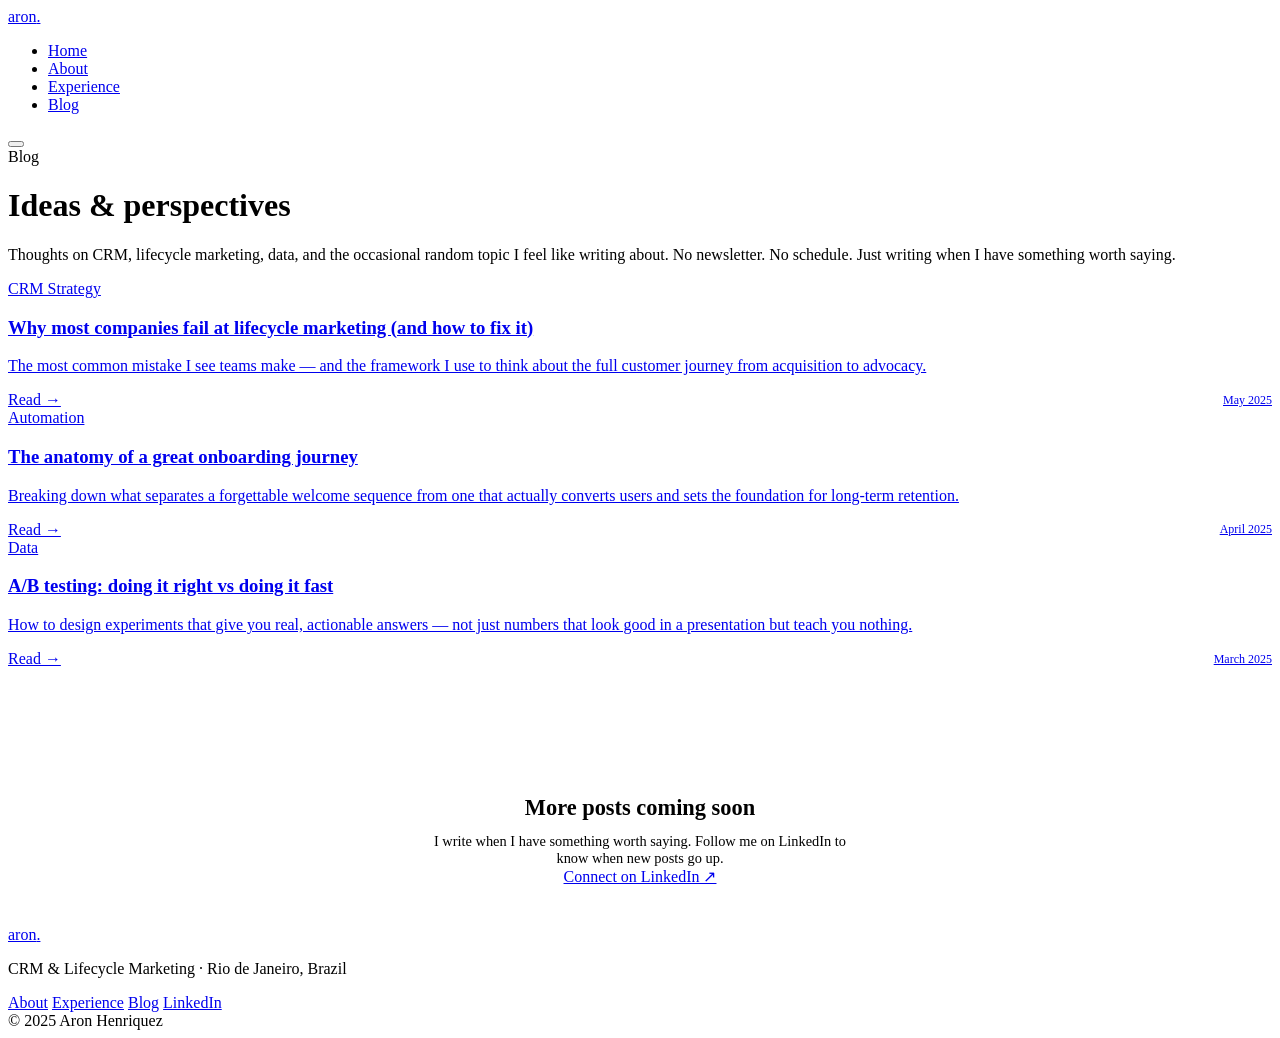
==== blog.html @ 92974506 "Add files via upload" ====
<!DOCTYPE html>
<html lang="en">
<head>
  <meta charset="UTF-8" />
  <meta name="viewport" content="width=device-width, initial-scale=1.0" />
  <title>Blog · Aron Henriquez</title>
  <link rel="preconnect" href="https://fonts.googleapis.com" />
  <link rel="preconnect" href="https://fonts.gstatic.com" crossorigin />
  <link href="https://fonts.googleapis.com/css2?family=DM+Serif+Display:ital@0;1&family=DM+Sans:opsz,wght@9..40,300;9..40,400;9..40,500;9..40,600&display=swap" rel="stylesheet" />
  <link rel="stylesheet" href="css/style.css" />
</head>
<body>

  <nav class="nav" id="nav">
    <div class="nav-inner">
      <a href="index.html" class="nav-logo">aron<span>.</span></a>
      <ul class="nav-links">
        <li><a href="index.html">Home</a></li>
        <li><a href="about.html">About</a></li>
        <li><a href="experience.html">Experience</a></li>
        <li><a href="blog.html" class="active">Blog</a></li>
      </ul>
      <button class="nav-toggle" id="navToggle" aria-label="Toggle menu">
        <span></span><span></span><span></span>
      </button>
    </div>
  </nav>

  <div class="page-hero">
    <div class="container">
      <span class="section-tag">Blog</span>
      <h1>Ideas &amp; perspectives</h1>
      <p>Thoughts on CRM, lifecycle marketing, data, and the occasional random topic I feel like writing about. No newsletter. No schedule. Just writing when I have something worth saying.</p>
    </div>
  </div>

  <div class="container">
    <div class="blog-content">
      <div class="blog-grid">

        <a href="blog/post-1.html" class="blog-card">
          <div class="blog-tag">CRM Strategy</div>
          <h3>Why most companies fail at lifecycle marketing (and how to fix it)</h3>
          <p>The most common mistake I see teams make — and the framework I use to think about the full customer journey from acquisition to advocacy.</p>
          <div style="display: flex; justify-content: space-between; align-items: center; margin-top: auto;">
            <span class="read-more">Read →</span>
            <span style="font-size: 0.75rem; color: var(--gray-400);">May 2025</span>
          </div>
        </a>

        <a href="blog/post-2.html" class="blog-card">
          <div class="blog-tag">Automation</div>
          <h3>The anatomy of a great onboarding journey</h3>
          <p>Breaking down what separates a forgettable welcome sequence from one that actually converts users and sets the foundation for long-term retention.</p>
          <div style="display: flex; justify-content: space-between; align-items: center; margin-top: auto;">
            <span class="read-more">Read →</span>
            <span style="font-size: 0.75rem; color: var(--gray-400);">April 2025</span>
          </div>
        </a>

        <a href="blog/post-3.html" class="blog-card">
          <div class="blog-tag">Data</div>
          <h3>A/B testing: doing it right vs doing it fast</h3>
          <p>How to design experiments that give you real, actionable answers — not just numbers that look good in a presentation but teach you nothing.</p>
          <div style="display: flex; justify-content: space-between; align-items: center; margin-top: auto;">
            <span class="read-more">Read →</span>
            <span style="font-size: 0.75rem; color: var(--gray-400);">March 2025</span>
          </div>
        </a>

      </div>

      <div style="margin-top: 4rem; padding: 2.5rem; background: var(--blue-50); border: 1px solid var(--blue-100); border-radius: var(--radius-lg); text-align: center;">
        <h3 style="font-family: var(--font-display); font-size: 1.4rem; color: var(--gray-900); margin-bottom: 0.75rem;">More posts coming soon</h3>
        <p style="color: var(--gray-600); font-size: 0.9rem; max-width: 440px; margin: 0 auto;">I write when I have something worth saying. Follow me on LinkedIn to know when new posts go up.</p>
        <a href="https://www.linkedin.com/in/aronhenriquez-crm-lifecycle/" target="_blank" rel="noopener" class="btn btn-primary" style="margin-top: 1.5rem;">Connect on LinkedIn ↗</a>
      </div>
    </div>
  </div>

  <footer class="footer">
    <div class="container">
      <div class="footer-inner">
        <div class="footer-left">
          <a href="index.html" class="nav-logo">aron<span>.</span></a>
          <p>CRM &amp; Lifecycle Marketing · Rio de Janeiro, Brazil</p>
        </div>
        <div class="footer-links">
          <a href="about.html">About</a>
          <a href="experience.html">Experience</a>
          <a href="blog.html">Blog</a>
          <a href="https://www.linkedin.com/in/aronhenriquez-crm-lifecycle/" target="_blank" rel="noopener">LinkedIn</a>
        </div>
      </div>
      <div class="footer-bottom">
        <span>© 2025 Aron Henriquez</span>
      </div>
    </div>
  </footer>

  <script src="js/main.js"></script>
</body>
</html>
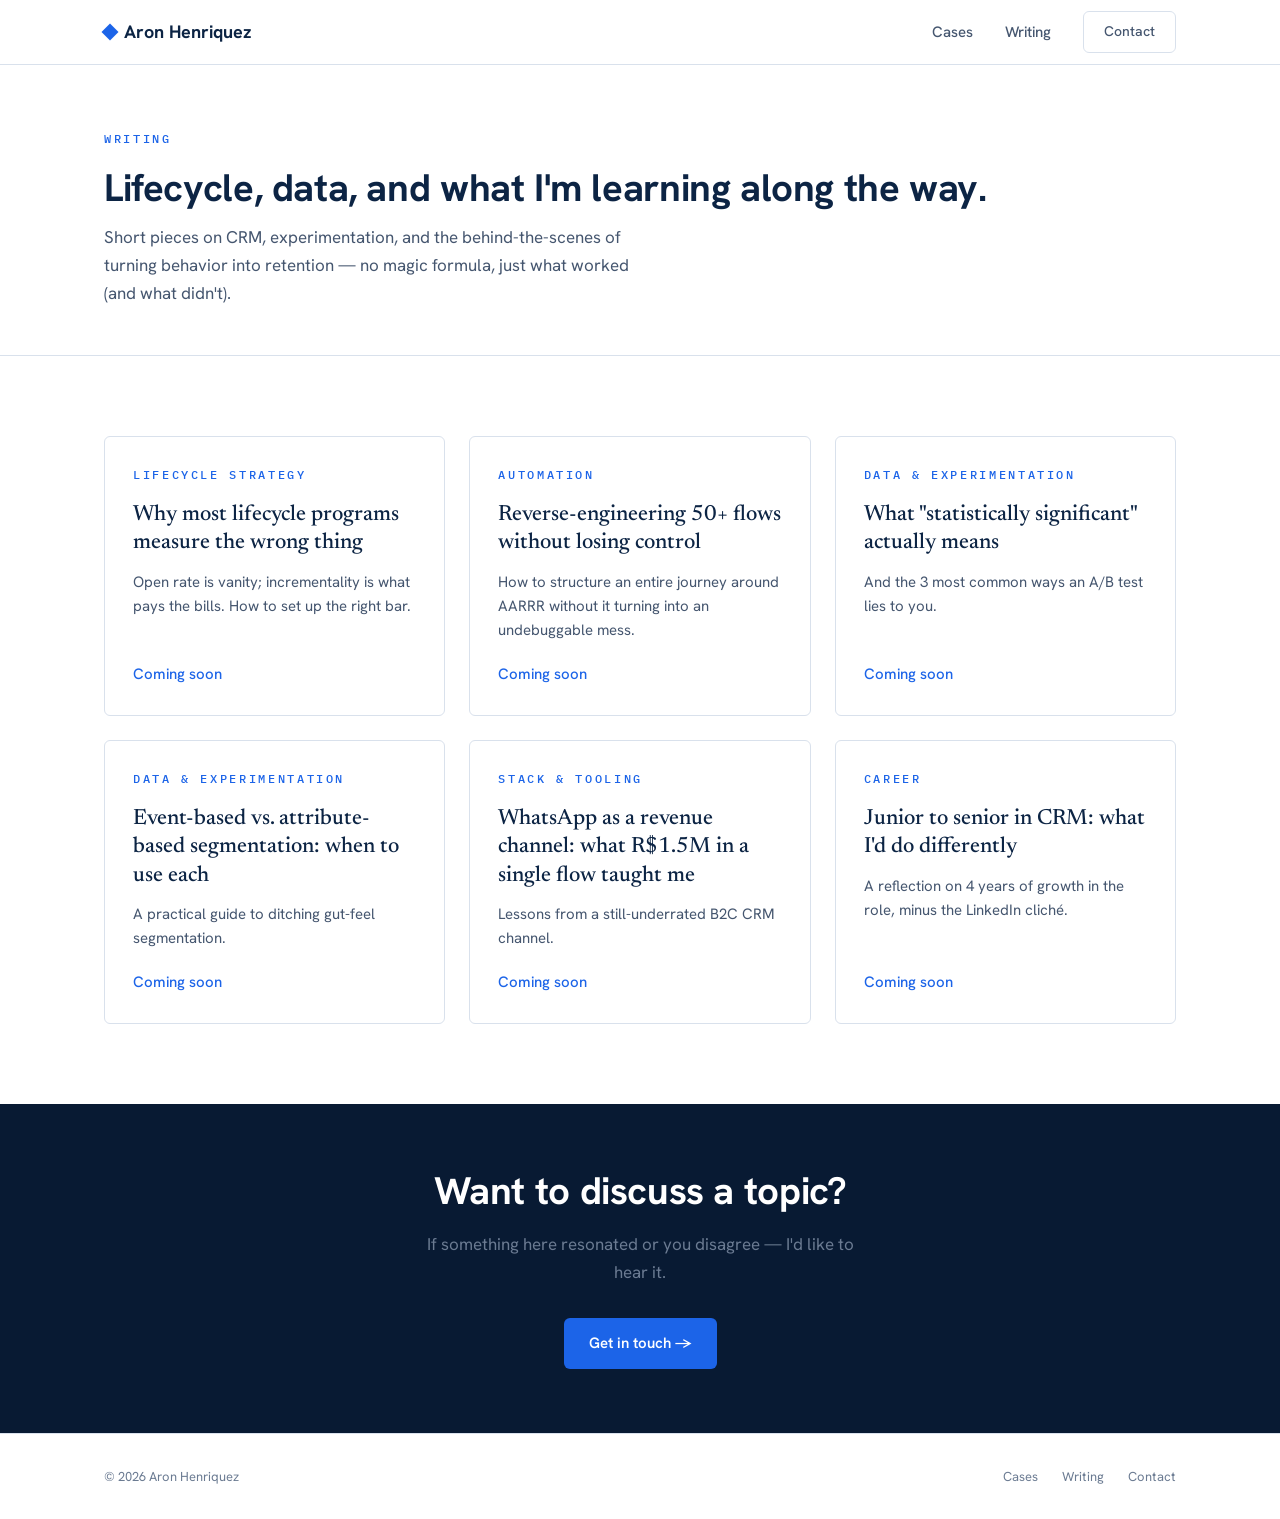
==== commit 01a22573: "Rebuild portfolio from Brand Guide v1.0 New site with 3 pages (Home, Cases, Blog) built from the bra" ====
--- a/blog.html
+++ b/blog.html
@@ -1,103 +1,128 @@
 <!DOCTYPE html>
 <html lang="en">
 <head>
-  <meta charset="UTF-8" />
-  <meta name="viewport" content="width=device-width, initial-scale=1.0" />
-  <title>Blog · Aron Henriquez</title>
-  <link rel="preconnect" href="https://fonts.googleapis.com" />
-  <link rel="preconnect" href="https://fonts.gstatic.com" crossorigin />
-  <link href="https://fonts.googleapis.com/css2?family=DM+Serif+Display:ital@0;1&family=DM+Sans:opsz,wght@9..40,300;9..40,400;9..40,500;9..40,600&display=swap" rel="stylesheet" />
-  <link rel="stylesheet" href="css/style.css" />
+  <meta charset="UTF-8">
+  <meta name="viewport" content="width=device-width, initial-scale=1.0">
+  <title>Writing — Aron Henriquez</title>
+  <meta name="description" content="Essays on lifecycle, experimentation, and data applied to CRM.">
+  <link rel="preconnect" href="https://fonts.googleapis.com">
+  <link rel="preconnect" href="https://fonts.gstatic.com" crossorigin>
+  <link href="https://fonts.googleapis.com/css2?family=Hanken+Grotesk:wght@400;500;600;700;800&family=IBM+Plex+Mono:wght@400;500;600&family=Newsreader:ital,wght@0,400;0,500;0,600;1,400;1,500;1,600&display=swap" rel="stylesheet">
+  <link rel="stylesheet" href="style.css">
 </head>
 <body>
 
-  <nav class="nav" id="nav">
-    <div class="nav-inner">
-      <a href="index.html" class="nav-logo">aron<span>.</span></a>
-      <ul class="nav-links">
-        <li><a href="index.html">Home</a></li>
-        <li><a href="about.html">About</a></li>
-        <li><a href="experience.html">Experience</a></li>
-        <li><a href="blog.html" class="active">Blog</a></li>
-      </ul>
-      <button class="nav-toggle" id="navToggle" aria-label="Toggle menu">
+  <!-- NAV -->
+  <nav class="nav">
+    <div class="container nav__inner">
+      <a href="index.html" class="nav__logo">
+        <span class="nav__diamond"></span>
+        Aron Henriquez
+      </a>
+      <button class="nav__toggle" aria-label="Menu" aria-expanded="false">
         <span></span><span></span><span></span>
       </button>
+      <div class="nav__links">
+        <a href="cases.html">Cases</a>
+        <a href="blog.html">Writing</a>
+        <a href="index.html#contact" class="btn btn--outline">Contact</a>
+      </div>
     </div>
   </nav>
 
-  <div class="page-hero">
+  <!-- PAGE HEADER -->
+  <header class="page-header">
     <div class="container">
-      <span class="section-tag">Blog</span>
-      <h1>Ideas &amp; perspectives</h1>
-      <p>Thoughts on CRM, lifecycle marketing, data, and the occasional random topic I feel like writing about. No newsletter. No schedule. Just writing when I have something worth saying.</p>
+      <p class="label page-header__eyebrow">Writing</p>
+      <h1 class="h1">Lifecycle, data, and what I'm learning along the way.</h1>
+      <p class="page-header__sub body-text">Short pieces on CRM, experimentation, and the behind-the-scenes of turning behavior into retention — no magic formula, just what worked (and what didn't).</p>
     </div>
-  </div>
+  </header>
 
-  <div class="container">
-    <div class="blog-content">
+  <!-- BLOG POSTS -->
+  <section class="section">
+    <div class="container">
       <div class="blog-grid">
 
-        <a href="blog/post-1.html" class="blog-card">
-          <div class="blog-tag">CRM Strategy</div>
-          <h3>Why most companies fail at lifecycle marketing (and how to fix it)</h3>
-          <p>The most common mistake I see teams make — and the framework I use to think about the full customer journey from acquisition to advocacy.</p>
-          <div style="display: flex; justify-content: space-between; align-items: center; margin-top: auto;">
-            <span class="read-more">Read →</span>
-            <span style="font-size: 0.75rem; color: var(--gray-400);">May 2025</span>
+        <article class="blog-card">
+          <div class="blog-card__meta">
+            <span class="label blog-card__pillar">Lifecycle Strategy</span>
           </div>
-        </a>
+          <h2 class="blog-card__title">Why most lifecycle programs measure the wrong thing</h2>
+          <p class="blog-card__thesis">Open rate is vanity; incrementality is what pays the bills. How to set up the right bar.</p>
+          <span class="blog-card__link">Coming soon</span>
+        </article>
 
-        <a href="blog/post-2.html" class="blog-card">
-          <div class="blog-tag">Automation</div>
-          <h3>The anatomy of a great onboarding journey</h3>
-          <p>Breaking down what separates a forgettable welcome sequence from one that actually converts users and sets the foundation for long-term retention.</p>
-          <div style="display: flex; justify-content: space-between; align-items: center; margin-top: auto;">
-            <span class="read-more">Read →</span>
-            <span style="font-size: 0.75rem; color: var(--gray-400);">April 2025</span>
+        <article class="blog-card">
+          <div class="blog-card__meta">
+            <span class="label blog-card__pillar">Automation</span>
           </div>
-        </a>
+          <h2 class="blog-card__title">Reverse-engineering 50+ flows without losing control</h2>
+          <p class="blog-card__thesis">How to structure an entire journey around AARRR without it turning into an undebuggable mess.</p>
+          <span class="blog-card__link">Coming soon</span>
+        </article>
 
-        <a href="blog/post-3.html" class="blog-card">
-          <div class="blog-tag">Data</div>
-          <h3>A/B testing: doing it right vs doing it fast</h3>
-          <p>How to design experiments that give you real, actionable answers — not just numbers that look good in a presentation but teach you nothing.</p>
-          <div style="display: flex; justify-content: space-between; align-items: center; margin-top: auto;">
-            <span class="read-more">Read →</span>
-            <span style="font-size: 0.75rem; color: var(--gray-400);">March 2025</span>
+        <article class="blog-card">
+          <div class="blog-card__meta">
+            <span class="label blog-card__pillar">Data & Experimentation</span>
           </div>
-        </a>
+          <h2 class="blog-card__title">What "statistically significant" actually means</h2>
+          <p class="blog-card__thesis">And the 3 most common ways an A/B test lies to you.</p>
+          <span class="blog-card__link">Coming soon</span>
+        </article>
+
+        <article class="blog-card">
+          <div class="blog-card__meta">
+            <span class="label blog-card__pillar">Data & Experimentation</span>
+          </div>
+          <h2 class="blog-card__title">Event-based vs. attribute-based segmentation: when to use each</h2>
+          <p class="blog-card__thesis">A practical guide to ditching gut-feel segmentation.</p>
+          <span class="blog-card__link">Coming soon</span>
+        </article>
+
+        <article class="blog-card">
+          <div class="blog-card__meta">
+            <span class="label blog-card__pillar">Stack & Tooling</span>
+          </div>
+          <h2 class="blog-card__title">WhatsApp as a revenue channel: what R$1.5M in a single flow taught me</h2>
+          <p class="blog-card__thesis">Lessons from a still-underrated B2C CRM channel.</p>
+          <span class="blog-card__link">Coming soon</span>
+        </article>
+
+        <article class="blog-card">
+          <div class="blog-card__meta">
+            <span class="label blog-card__pillar">Career</span>
+          </div>
+          <h2 class="blog-card__title">Junior to senior in CRM: what I'd do differently</h2>
+          <p class="blog-card__thesis">A reflection on 4 years of growth in the role, minus the LinkedIn clich&eacute;.</p>
+          <span class="blog-card__link">Coming soon</span>
+        </article>
 
       </div>
+    </div>
+  </section>
 
-      <div style="margin-top: 4rem; padding: 2.5rem; background: var(--blue-50); border: 1px solid var(--blue-100); border-radius: var(--radius-lg); text-align: center;">
-        <h3 style="font-family: var(--font-display); font-size: 1.4rem; color: var(--gray-900); margin-bottom: 0.75rem;">More posts coming soon</h3>
-        <p style="color: var(--gray-600); font-size: 0.9rem; max-width: 440px; margin: 0 auto;">I write when I have something worth saying. Follow me on LinkedIn to know when new posts go up.</p>
-        <a href="https://www.linkedin.com/in/aronhenriquez-crm-lifecycle/" target="_blank" rel="noopener" class="btn btn-primary" style="margin-top: 1.5rem;">Connect on LinkedIn ↗</a>
-      </div>
+  <!-- CTA -->
+  <section class="section section--dark" style="text-align: center; padding: 4rem 0;">
+    <div class="container">
+      <h2 class="h1" style="color: #fff; margin-bottom: 1rem;">Want to discuss a topic?</h2>
+      <p style="color: var(--steel); margin-bottom: 2rem; max-width: 45ch; margin-left: auto; margin-right: auto;">If something here resonated or you disagree — I'd like to hear it.</p>
+      <a href="index.html#contact" class="btn btn--primary">Get in touch &rarr;</a>
     </div>
-  </div>
+  </section>
 
+  <!-- FOOTER -->
   <footer class="footer">
-    <div class="container">
-      <div class="footer-inner">
-        <div class="footer-left">
-          <a href="index.html" class="nav-logo">aron<span>.</span></a>
-          <p>CRM &amp; Lifecycle Marketing · Rio de Janeiro, Brazil</p>
-        </div>
-        <div class="footer-links">
-          <a href="about.html">About</a>
-          <a href="experience.html">Experience</a>
-          <a href="blog.html">Blog</a>
-          <a href="https://www.linkedin.com/in/aronhenriquez-crm-lifecycle/" target="_blank" rel="noopener">LinkedIn</a>
-        </div>
-      </div>
-      <div class="footer-bottom">
-        <span>© 2025 Aron Henriquez</span>
+    <div class="container footer__inner">
+      <span class="footer__copy">&copy; 2026 Aron Henriquez</span>
+      <div class="footer__links">
+        <a href="cases.html">Cases</a>
+        <a href="blog.html">Writing</a>
+        <a href="index.html#contact">Contact</a>
       </div>
     </div>
   </footer>
 
-  <script src="js/main.js"></script>
+  <script src="main.js"></script>
 </body>
 </html>
--- a/style.css
+++ b/style.css
@@ -0,0 +1,716 @@
+/* ===== TOKENS (Brand Guide v1.0) ===== */
+:root {
+  --ink: #081A33;
+  --navy: #0C2444;
+  --azure: #1C64E8;
+  --azure-tint: #E7EFFD;
+  --cyan: #1FA8C9;
+  --paper: #F4F7FB;
+  --cloud: #EDF1F7;
+  --border: #D9E1EC;
+  --steel: #6B7B92;
+  --slate: #45566F;
+  --radius: 6px;
+  --font-sans: 'Hanken Grotesk', system-ui, sans-serif;
+  --font-serif: 'Newsreader', Georgia, serif;
+  --font-mono: 'IBM Plex Mono', monospace;
+}
+
+/* ===== RESET ===== */
+*, *::before, *::after { box-sizing: border-box; margin: 0; padding: 0; }
+
+html { scroll-behavior: smooth; }
+
+body {
+  font-family: var(--font-sans);
+  font-size: 17px;
+  line-height: 1.65;
+  color: var(--navy);
+  background: #fff;
+  -webkit-font-smoothing: antialiased;
+}
+
+img { max-width: 100%; display: block; }
+a { color: inherit; text-decoration: none; }
+ul { list-style: none; }
+
+/* ===== TYPOGRAPHY ===== */
+.display {
+  font-family: var(--font-serif);
+  font-size: clamp(2.5rem, 5vw, 4.5rem);
+  font-weight: 500;
+  letter-spacing: -0.015em;
+  line-height: 1.1;
+}
+
+.display em, .display i {
+  font-style: italic;
+}
+
+.h1 {
+  font-family: var(--font-sans);
+  font-size: clamp(1.75rem, 3vw, 2.5rem);
+  font-weight: 700;
+  letter-spacing: -0.01em;
+  line-height: 1.2;
+}
+
+.h2 {
+  font-family: var(--font-sans);
+  font-size: clamp(1.25rem, 2vw, 1.75rem);
+  font-weight: 700;
+  line-height: 1.3;
+}
+
+.label {
+  font-family: var(--font-mono);
+  font-size: 0.75rem;
+  font-weight: 500;
+  letter-spacing: 0.22em;
+  text-transform: uppercase;
+}
+
+.body-text {
+  font-size: 1.0625rem;
+  line-height: 1.65;
+  max-width: 65ch;
+}
+
+/* ===== LAYOUT ===== */
+.container {
+  width: 100%;
+  max-width: 1120px;
+  margin: 0 auto;
+  padding: 0 1.5rem;
+}
+
+.section {
+  padding: 5rem 0;
+}
+
+.section--paper { background: var(--paper); }
+.section--cloud { background: var(--cloud); }
+.section--dark  { background: var(--ink); color: #fff; }
+
+/* ===== NAV ===== */
+.nav {
+  position: sticky;
+  top: 0;
+  z-index: 100;
+  background: rgba(255, 255, 255, 0.95);
+  backdrop-filter: blur(12px);
+  border-bottom: 1px solid var(--border);
+}
+
+.nav__inner {
+  display: flex;
+  align-items: center;
+  justify-content: space-between;
+  height: 4rem;
+}
+
+.nav__logo {
+  display: flex;
+  align-items: center;
+  gap: 0.5rem;
+  font-weight: 700;
+  font-size: 1.125rem;
+  color: var(--navy);
+}
+
+.nav__diamond {
+  width: 12px;
+  height: 12px;
+  background: var(--azure);
+  transform: rotate(45deg);
+  flex-shrink: 0;
+}
+
+.nav__links {
+  display: flex;
+  align-items: center;
+  gap: 2rem;
+}
+
+.nav__links a {
+  font-size: 0.9375rem;
+  font-weight: 500;
+  color: var(--slate);
+  transition: color 0.2s;
+}
+
+.nav__links a:hover { color: var(--navy); }
+
+.nav__links .btn--outline {
+  font-size: 0.875rem;
+  padding: 0.5rem 1.25rem;
+}
+
+.nav__toggle {
+  display: none;
+  background: none;
+  border: none;
+  cursor: pointer;
+  padding: 0.25rem;
+}
+
+.nav__toggle span {
+  display: block;
+  width: 1.25rem;
+  height: 2px;
+  background: var(--navy);
+  margin: 4px 0;
+  transition: 0.3s;
+}
+
+/* ===== HERO ===== */
+.hero {
+  background: var(--ink);
+  color: #fff;
+  padding: 6rem 0 4rem;
+  position: relative;
+  overflow: hidden;
+}
+
+.hero::before {
+  content: '';
+  position: absolute;
+  inset: 0;
+  background:
+    linear-gradient(rgba(255,255,255,0.03) 1px, transparent 1px),
+    linear-gradient(90deg, rgba(255,255,255,0.03) 1px, transparent 1px);
+  background-size: 60px 60px;
+  pointer-events: none;
+}
+
+.hero__eyebrow {
+  color: var(--azure);
+  margin-bottom: 1.5rem;
+}
+
+.hero__headline {
+  color: #fff;
+  margin-bottom: 1.5rem;
+}
+
+.hero__sub {
+  color: var(--steel);
+  max-width: 600px;
+  margin-bottom: 2.5rem;
+  font-size: 1.0625rem;
+  line-height: 1.65;
+}
+
+.hero__ctas {
+  display: flex;
+  gap: 1rem;
+  margin-bottom: 3.5rem;
+  flex-wrap: wrap;
+}
+
+.hero__stats {
+  display: flex;
+  gap: 3rem;
+  padding-top: 2.5rem;
+  border-top: 1px solid rgba(255,255,255,0.1);
+  flex-wrap: wrap;
+}
+
+.stat__number {
+  font-family: var(--font-sans);
+  font-size: 2rem;
+  font-weight: 700;
+  color: var(--cyan);
+  line-height: 1;
+  margin-bottom: 0.25rem;
+}
+
+.stat__label {
+  color: var(--steel);
+  font-size: 0.875rem;
+  line-height: 1.4;
+}
+
+/* ===== HERO BOTTOM BAR ===== */
+.hero__bar {
+  display: flex;
+  gap: 2rem;
+  padding-top: 2rem;
+  margin-top: 1rem;
+  border-top: 1px solid rgba(255,255,255,0.08);
+  font-family: var(--font-mono);
+  font-size: 0.75rem;
+  letter-spacing: 0.15em;
+  text-transform: uppercase;
+  color: var(--steel);
+  flex-wrap: wrap;
+}
+
+/* ===== BUTTONS ===== */
+.btn {
+  display: inline-flex;
+  align-items: center;
+  gap: 0.375rem;
+  font-family: var(--font-sans);
+  font-weight: 600;
+  font-size: 0.9375rem;
+  padding: 0.75rem 1.5rem;
+  border-radius: var(--radius);
+  border: 1px solid transparent;
+  cursor: pointer;
+  transition: all 0.2s;
+  white-space: nowrap;
+}
+
+.btn--primary {
+  background: var(--azure);
+  color: #fff;
+}
+.btn--primary:hover {
+  background: #1555c7;
+}
+
+.btn--outline {
+  background: transparent;
+  border-color: var(--border);
+  color: var(--navy);
+}
+.btn--outline:hover {
+  border-color: var(--navy);
+}
+
+.btn--outline-light {
+  background: transparent;
+  border-color: rgba(255,255,255,0.25);
+  color: #fff;
+}
+.btn--outline-light:hover {
+  border-color: rgba(255,255,255,0.5);
+}
+
+.btn--text {
+  background: none;
+  border: none;
+  padding: 0;
+  color: var(--azure);
+  font-weight: 500;
+}
+.btn--text:hover { text-decoration: underline; }
+
+/* ===== BADGES ===== */
+.badge {
+  display: inline-block;
+  font-family: var(--font-mono);
+  font-size: 0.6875rem;
+  font-weight: 600;
+  letter-spacing: 0.15em;
+  text-transform: uppercase;
+  padding: 0.375rem 0.75rem;
+  border-radius: 100px;
+  border: 1px solid var(--border);
+  color: var(--slate);
+  background: #fff;
+}
+
+.badge--azure {
+  background: var(--azure-tint);
+  border-color: var(--azure-tint);
+  color: var(--azure);
+}
+
+.badge-row {
+  display: flex;
+  flex-wrap: wrap;
+  gap: 0.5rem;
+}
+
+/* ===== PILLARS (How I Work) ===== */
+.pillars {
+  display: grid;
+  grid-template-columns: repeat(3, 1fr);
+  gap: 2.5rem;
+}
+
+.pillar__accent {
+  width: 2rem;
+  height: 3px;
+  margin-bottom: 1rem;
+}
+
+.pillar__accent--azure  { background: var(--azure); }
+.pillar__accent--navy   { background: var(--navy); }
+.pillar__accent--cyan   { background: var(--cyan); }
+
+.pillar__title {
+  font-size: 1.125rem;
+  font-weight: 700;
+  margin-bottom: 0.75rem;
+}
+
+.pillar__text {
+  color: var(--slate);
+  font-size: 0.9375rem;
+  line-height: 1.6;
+}
+
+/* ===== CASE CARDS (Featured + Full) ===== */
+.cases-grid {
+  display: grid;
+  grid-template-columns: repeat(auto-fit, minmax(340px, 1fr));
+  gap: 2rem;
+}
+
+.case-card {
+  background: #fff;
+  border: 1px solid var(--border);
+  border-radius: var(--radius);
+  padding: 2rem;
+  display: flex;
+  flex-direction: column;
+  transition: box-shadow 0.2s;
+}
+
+.case-card:hover {
+  box-shadow: 0 4px 24px rgba(8, 26, 51, 0.08);
+}
+
+.case-card__tag {
+  color: var(--azure);
+  margin-bottom: 1rem;
+}
+
+.case-card__headline {
+  font-family: var(--font-serif);
+  font-size: 1.5rem;
+  font-weight: 500;
+  line-height: 1.25;
+  margin-bottom: 0.5rem;
+  color: var(--navy);
+}
+
+.case-card__sector {
+  font-size: 0.875rem;
+  color: var(--steel);
+  margin-bottom: 1.25rem;
+}
+
+.case-card__body {
+  color: var(--slate);
+  font-size: 0.9375rem;
+  line-height: 1.6;
+  margin-bottom: 1.5rem;
+  flex: 1;
+}
+
+.case-card__metric {
+  background: var(--ink);
+  color: #fff;
+  border-radius: var(--radius);
+  padding: 1.5rem;
+  margin-bottom: 1.5rem;
+}
+
+.case-card__metric-number {
+  font-family: var(--font-sans);
+  font-size: 2.5rem;
+  font-weight: 700;
+  color: var(--cyan);
+  line-height: 1;
+  margin-bottom: 0.375rem;
+}
+
+.case-card__metric-label {
+  font-size: 0.875rem;
+  color: var(--steel);
+  line-height: 1.4;
+}
+
+.case-card__badges {
+  margin-top: auto;
+}
+
+/* ===== CASE FULL (cases.html) ===== */
+.case-full {
+  border-bottom: 1px solid var(--border);
+  padding-bottom: 4rem;
+  margin-bottom: 4rem;
+}
+
+.case-full:last-child {
+  border-bottom: none;
+  margin-bottom: 0;
+}
+
+.case-full__header {
+  display: grid;
+  grid-template-columns: 1fr auto;
+  gap: 2rem;
+  align-items: start;
+  margin-bottom: 2rem;
+}
+
+.case-full__narrative {
+  display: grid;
+  grid-template-columns: repeat(3, 1fr);
+  gap: 2rem;
+}
+
+.case-full__block-title {
+  font-family: var(--font-mono);
+  font-size: 0.6875rem;
+  font-weight: 500;
+  letter-spacing: 0.22em;
+  text-transform: uppercase;
+  color: var(--azure);
+  margin-bottom: 0.75rem;
+}
+
+.case-full__block-text {
+  color: var(--slate);
+  font-size: 0.9375rem;
+  line-height: 1.65;
+}
+
+/* ===== BLOG CARDS ===== */
+.blog-grid {
+  display: grid;
+  grid-template-columns: repeat(auto-fit, minmax(320px, 1fr));
+  gap: 1.5rem;
+}
+
+.blog-card {
+  background: #fff;
+  border: 1px solid var(--border);
+  border-radius: var(--radius);
+  padding: 1.75rem;
+  transition: box-shadow 0.2s;
+  display: flex;
+  flex-direction: column;
+}
+
+.blog-card:hover {
+  box-shadow: 0 4px 24px rgba(8, 26, 51, 0.08);
+}
+
+.blog-card__meta {
+  display: flex;
+  align-items: center;
+  gap: 0.75rem;
+  margin-bottom: 1rem;
+}
+
+.blog-card__pillar {
+  color: var(--azure);
+}
+
+.blog-card__read {
+  color: var(--steel);
+  font-family: var(--font-mono);
+  font-size: 0.6875rem;
+  letter-spacing: 0.15em;
+  text-transform: uppercase;
+}
+
+.blog-card__title {
+  font-family: var(--font-serif);
+  font-size: 1.375rem;
+  font-weight: 500;
+  line-height: 1.3;
+  margin-bottom: 0.75rem;
+  color: var(--navy);
+}
+
+.blog-card__thesis {
+  color: var(--slate);
+  font-size: 0.9375rem;
+  line-height: 1.6;
+  margin-bottom: 1.25rem;
+  flex: 1;
+}
+
+.blog-card__link {
+  color: var(--azure);
+  font-weight: 500;
+  font-size: 0.9375rem;
+}
+
+.blog-card__link:hover { text-decoration: underline; }
+
+/* ===== CONTACT SECTION ===== */
+.contact {
+  display: grid;
+  grid-template-columns: 1fr 1fr;
+  gap: 4rem;
+  align-items: start;
+}
+
+.contact__form {
+  display: flex;
+  flex-direction: column;
+  gap: 1rem;
+}
+
+.input {
+  font-family: var(--font-sans);
+  font-size: 0.9375rem;
+  padding: 0.75rem 1rem;
+  border: 1px solid var(--border);
+  border-radius: var(--radius);
+  background: #fff;
+  color: var(--navy);
+  outline: none;
+  transition: border-color 0.2s;
+  width: 100%;
+}
+
+.input:focus {
+  border-color: var(--azure);
+}
+
+textarea.input {
+  resize: vertical;
+  min-height: 120px;
+}
+
+.contact__channels {
+  padding-top: 0.5rem;
+}
+
+.contact__channel {
+  display: flex;
+  align-items: center;
+  gap: 0.75rem;
+  padding: 0.75rem 0;
+  border-bottom: 1px solid var(--border);
+  font-size: 0.9375rem;
+  color: var(--slate);
+}
+
+.contact__channel:last-child { border-bottom: none; }
+
+.contact__channel-label {
+  font-family: var(--font-mono);
+  font-size: 0.6875rem;
+  letter-spacing: 0.15em;
+  text-transform: uppercase;
+  color: var(--steel);
+  width: 5rem;
+  flex-shrink: 0;
+}
+
+.contact__channel a {
+  color: var(--azure);
+}
+.contact__channel a:hover { text-decoration: underline; }
+
+.form-success {
+  display: none;
+  padding: 1rem;
+  background: var(--azure-tint);
+  border-radius: var(--radius);
+  color: var(--azure);
+  font-weight: 500;
+}
+
+.form-success.show { display: block; }
+
+/* ===== PAGE HEADER (inner pages) ===== */
+.page-header {
+  padding: 4rem 0 3rem;
+  border-bottom: 1px solid var(--border);
+}
+
+.page-header__eyebrow {
+  color: var(--azure);
+  margin-bottom: 1rem;
+}
+
+.page-header__sub {
+  color: var(--slate);
+  max-width: 55ch;
+  margin-top: 0.75rem;
+}
+
+/* ===== FOOTER ===== */
+.footer {
+  border-top: 1px solid var(--border);
+  padding: 2rem 0;
+}
+
+.footer__inner {
+  display: flex;
+  justify-content: space-between;
+  align-items: center;
+}
+
+.footer__copy {
+  font-size: 0.8125rem;
+  color: var(--steel);
+}
+
+.footer__links {
+  display: flex;
+  gap: 1.5rem;
+}
+
+.footer__links a {
+  font-size: 0.8125rem;
+  color: var(--steel);
+  transition: color 0.2s;
+}
+
+.footer__links a:hover { color: var(--navy); }
+
+/* ===== SECTION HEADERS ===== */
+.section__eyebrow {
+  color: var(--azure);
+  margin-bottom: 1rem;
+}
+
+.section__title {
+  margin-bottom: 1rem;
+}
+
+.section__sub {
+  color: var(--slate);
+  max-width: 55ch;
+  margin-bottom: 3rem;
+}
+
+/* ===== RESPONSIVE ===== */
+@media (max-width: 1024px) {
+  .pillars { grid-template-columns: 1fr; gap: 2rem; }
+  .case-full__narrative { grid-template-columns: 1fr; gap: 1.5rem; }
+  .contact { grid-template-columns: 1fr; gap: 3rem; }
+}
+
+@media (max-width: 768px) {
+  .section { padding: 3.5rem 0; }
+  .hero { padding: 4rem 0 3rem; }
+
+  .nav__links {
+    display: none;
+    position: absolute;
+    top: 4rem;
+    left: 0;
+    right: 0;
+    background: #fff;
+    border-bottom: 1px solid var(--border);
+    flex-direction: column;
+    padding: 1.5rem;
+    gap: 1rem;
+  }
+
+  .nav__links.open { display: flex; }
+
+  .nav__toggle { display: block; }
+
+  .hero__stats { gap: 1.5rem; }
+
+  .cases-grid { grid-template-columns: 1fr; }
+  .blog-grid { grid-template-columns: 1fr; }
+
+  .case-full__header { grid-template-columns: 1fr; }
+
+  .footer__inner { flex-direction: column; gap: 1rem; text-align: center; }
+}
